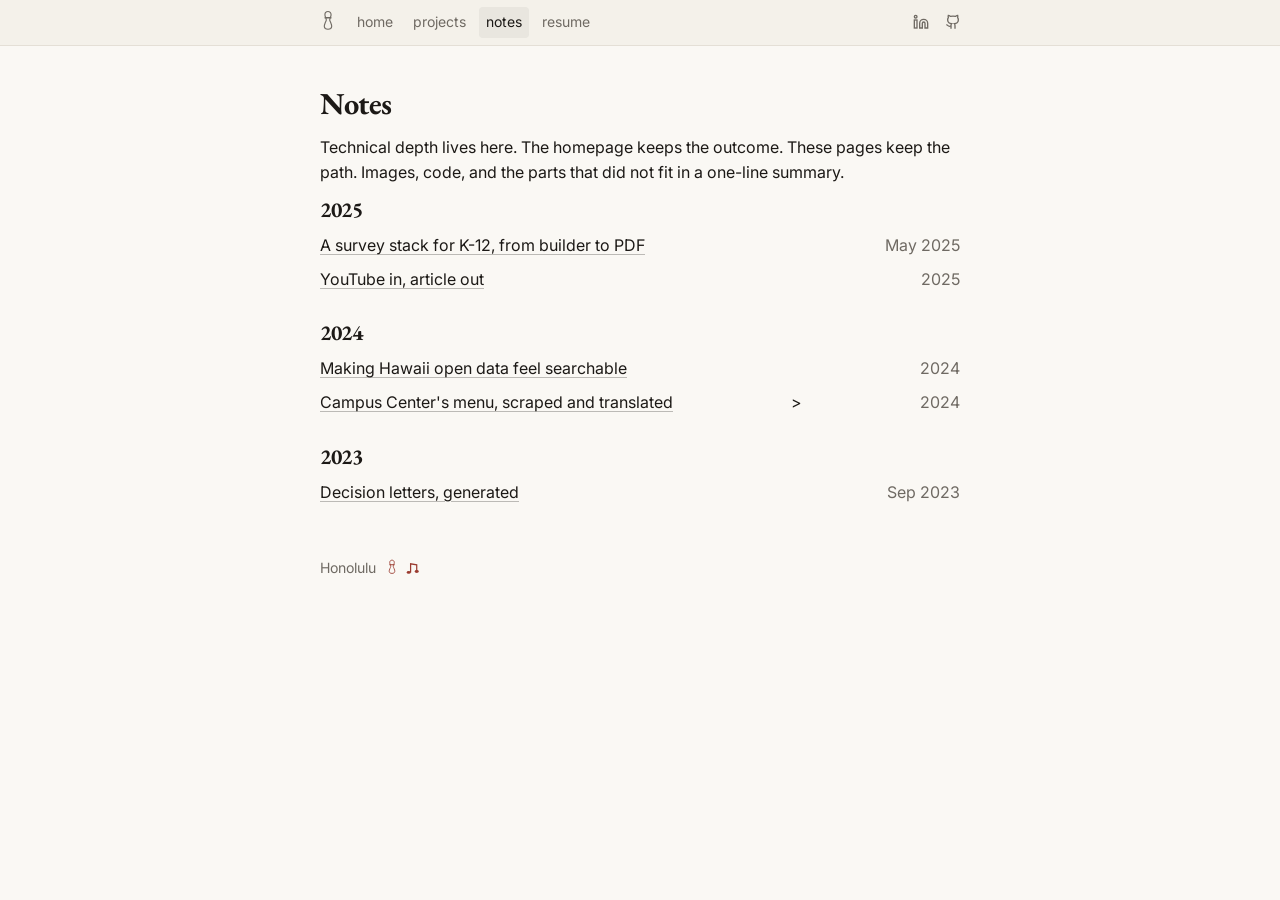
==== notes/index.html @ f03f7f33 "Minimal Portfolio" ====
<!DOCTYPE html>
<html lang="en">
  <head>
    <meta charset="UTF-8" />
    <meta name="viewport" content="width=device-width, initial-scale=1.0" />
    <title>Justin Sumiye · Notes</title>
    <meta
      name="description"
      content="Long-form notes on software Justin Sumiye has built. Images, code, and the path from problem to shipped tool."
    />
    <link rel="preconnect" href="https://fonts.googleapis.com" />
    <link rel="preconnect" href="https://fonts.gstatic.com" crossorigin />
    <link
      href="https://fonts.googleapis.com/css2?family=EB+Garamond:ital,wght@0,400;0,600;0,700;1,400&family=IBM+Plex+Mono:wght@400;500&family=Inter:wght@400;500;600&display=swap"
      rel="stylesheet"
    />
    <link rel="stylesheet" href="/styles.css" />
    <link rel="icon" href="/favicon.svg" type="image/svg+xml" />
    <link rel="icon" type="image/png" href="/images/portfoliofavicon.png" />
    <meta name="theme-color" content="#faf8f4" />
  </head>
  <body>
    <a class="skip" href="#content">Skip to content</a>
    <header class="site-header">
      <nav class="nav" aria-label="Primary">
        <a class="logo" href="/" aria-label="Home">
          <svg viewBox="0 0 24 32" aria-hidden="true">
            <path
              d="M12 2c-2.3 0-4.1 1.8-4.1 4.2 0 1.5.5 2.8 1.1 4.2.4.9.7 1.8.7 2.9 0 1.1-.7 2.2-1.5 3.9-.8 1.7-1.3 3.6-1.1 5.2.2 1.9 1.8 3.2 4.9 3.2s4.7-1.3 4.9-3.2c.2-1.6-.3-3.5-1.1-5.2-.8-1.7-1.5-2.8-1.5-3.9 0-1.1.3-2 .7-2.9.6-1.4 1.1-2.7 1.1-4.2C16.1 3.8 14.3 2 12 2z"
              fill="none"
              stroke="currentColor"
              stroke-width="1.5"
            />
            <rect x="7.4" y="9.2" width="9.2" height="2.1" rx="0.35" fill="currentColor" />
          </svg>
        </a>
        <a href="/">home</a>
        <a href="/projects/">projects</a>
        <a href="/notes/" aria-current="page">notes</a>
        <a href="/resume/">resume</a>
        <div class="nav-social">
          <a
            href="https://www.linkedin.com/in/jsumiye"
            target="_blank"
            rel="noopener noreferrer"
            aria-label="LinkedIn"
          >
            <svg viewBox="0 0 24 24" fill="none" stroke="currentColor" stroke-width="2" aria-hidden="true">
              <path d="M16 8a6 6 0 0 1 6 6v7h-4v-7a2 2 0 0 0-2-2 2 2 0 0 0-2 2v7h-4v-7a6 6 0 0 1 6-6z" />
              <rect width="4" height="12" x="2" y="9" />
              <circle cx="4" cy="4" r="2" />
            </svg>
          </a>
          <a
            href="https://github.com/jsumiye"
            target="_blank"
            rel="noopener noreferrer"
            aria-label="GitHub"
          >
            <svg viewBox="0 0 24 24" fill="none" stroke="currentColor" stroke-width="2" aria-hidden="true">
              <path d="M15 22v-4a4.8 4.8 0 0 0-1-3.5c3 0 6-2 6-5.5.08-1.25-.27-2.48-1-3.5.28-1.15.28-2.35 0-3.5 0 0-1 0-3 1.5-2.64-.5-5.36-.5-8 0C6 2 5 2 5 2c-.3 1.15-.3 2.35 0 3.5A5.4 5.4 0 0 0 4 9c0 3.5 3 5.5 6 5.5-.39.49-.68 1.05-.85 1.65-.17.6-.22 1.23-.15 1.85v4" />
              <path d="M9 18c-4.51 2-5-2-7-2" />
            </svg>
          </a>
        </div>
      </nav>
    </header>

    <main id="content" class="wrap">
      <h1>Notes</h1>
      <p class="lede">
        Technical depth lives here. The homepage keeps the outcome. These pages
        keep the path. Images, code, and the parts that did not fit in a one-line
        summary.
      </p>

      <h2 class="year">2025</h2>
      <div class="entry">
        <a href="/notes/survey-platform/"
          >A survey stack for K-12, from builder to PDF</a
        >
        <span class="entry-meta">May 2025</span>
      </div>
      <div class="entry">
        <a href="/notes/tubereader/">YouTube in, article out</a>
        <span class="entry-meta">2025</span>
      </div>

      <h2 class="year">2024</h2>
      <div class="entry">
        <a href="/notes/hawaii-open-data/"
          >Making Hawaii open data feel searchable</a
        >
        <span class="entry-meta">2024</span>
      </div>
      <div class="entry">
        <a href="/notes/manoa-menu/"
          >Campus Center's menu, scraped and translated</a>
        >
        <span class="entry-meta">2024</span>
      </div>

      <h2 class="year">2023</h2>
      <div class="entry section-end">
        <a href="/notes/decision-letters/">Decision letters, generated</a>
        <span class="entry-meta">Sep 2023</span>
      </div>

      <p class="colophon">
        Honolulu
        <span class="marks" aria-hidden="true">
          <svg viewBox="0 0 24 32">
            <path
              d="M12 2c-2.3 0-4.1 1.8-4.1 4.2 0 1.5.5 2.8 1.1 4.2.4.9.7 1.8.7 2.9 0 1.1-.7 2.2-1.5 3.9-.8 1.7-1.3 3.6-1.1 5.2.2 1.9 1.8 3.2 4.9 3.2s4.7-1.3 4.9-3.2c.2-1.6-.3-3.5-1.1-5.2-.8-1.7-1.5-2.8-1.5-3.9 0-1.1.3-2 .7-2.9.6-1.4 1.1-2.7 1.1-4.2C16.1 3.8 14.3 2 12 2z"
              fill="none"
              stroke="currentColor"
              stroke-width="1.5"
            />
            <rect x="7.4" y="9.2" width="9.2" height="2.1" rx="0.35" fill="currentColor" />
          </svg>
          <svg class="note-icon" viewBox="0 0 16 16">
            <ellipse cx="4.2" cy="13" rx="2.3" ry="1.7" fill="currentColor" />
            <path d="M6.4 13V3.2l7 1.15V12" fill="none" stroke="currentColor" stroke-width="1.4" />
            <ellipse cx="13.4" cy="12" rx="2.3" ry="1.7" fill="currentColor" />
          </svg>
        </span>
      </p>
    </main>
  </body>
</html>
---- styles.css ----
/* Editorial portfolio. Warm paper, Garamond headings, Inter body. */

:root {
  --bg: #faf8f4;
  --bg-nav: #f4f1ea;
  --text: #1c1916;
  --muted: #6f6a63;
  --line: #e4dfd6;
  --link-line: rgba(28, 25, 22, 0.28);
  --accent: #9a3b2f;
  --code-bg: #f1eee6;
  --serif: "EB Garamond", "Iowan Old Style", Georgia, serif;
  --sans: Inter, system-ui, sans-serif;
  --mono: "IBM Plex Mono", ui-monospace, monospace;
  --measure: 44rem;
  --ease: 160ms ease;
}

*,
*::before,
*::after {
  box-sizing: border-box;
  margin: 0;
  padding: 0;
}

html {
  scroll-behavior: smooth;
}

body {
  font-family: var(--sans);
  font-size: 1rem;
  line-height: 1.6;
  color: var(--text);
  background: var(--bg);
  -webkit-font-smoothing: antialiased;
  text-rendering: optimizeLegibility;
}

img {
  max-width: 100%;
  height: auto;
  display: block;
}

a {
  color: inherit;
  text-decoration-color: var(--link-line);
  text-underline-offset: 0.18em;
  text-decoration-thickness: 1px;
  transition: color var(--ease), text-decoration-color var(--ease),
    font-weight var(--ease);
}

a:hover {
  color: var(--accent);
  text-decoration-color: rgba(154, 59, 47, 0.45);
}

a:focus-visible {
  outline: 2px solid var(--accent);
  outline-offset: 3px;
}

::selection {
  background: #ead8d4;
  color: var(--text);
}

.skip {
  position: absolute;
  left: 0.75rem;
  top: -3rem;
  background: var(--text);
  color: var(--bg);
  padding: 0.4rem 0.7rem;
  z-index: 20;
}

.skip:focus {
  top: 0.5rem;
}

/* Header */

.site-header {
  position: sticky;
  top: 0;
  z-index: 10;
  min-height: 45px;
  display: flex;
  justify-content: center;
  align-items: center;
  background: var(--bg-nav);
  border-bottom: 1px solid var(--line);
  color: var(--muted);
}

.nav {
  width: 100%;
  max-width: var(--measure);
  padding: 0.4rem 1.5rem;
  display: flex;
  align-items: center;
  gap: 0.15rem 0.35rem;
  font-size: 0.875rem;
}

.logo {
  display: inline-flex;
  align-items: center;
  padding: 0.25rem 0.4rem;
  text-decoration: none;
  color: var(--muted);
  flex-shrink: 0;
}

.logo:hover {
  color: var(--text);
  text-decoration: none;
}

.logo svg {
  width: 18px;
  height: 24px;
  display: block;
  transform-origin: bottom center;
  transition: transform 220ms ease;
}

.logo:hover svg {
  transform: rotate(-14deg);
}

.nav a {
  text-decoration: none;
  color: var(--muted);
  padding: 0.25rem 0.45rem;
  border-radius: 4px;
  white-space: nowrap;
}

.nav a:hover,
.nav a[aria-current="page"] {
  color: var(--text);
  background: rgba(28, 25, 22, 0.05);
  text-decoration: none;
}

.nav-social {
  margin-left: auto;
  display: flex;
  align-items: center;
  gap: 0.1rem;
  flex-shrink: 0;
}

.nav-social a {
  display: inline-flex;
}

.nav-social svg {
  width: 16px;
  height: 16px;
}

/* Main column */

.wrap {
  width: 100%;
  max-width: var(--measure);
  margin: 0 auto;
  padding: 2.75rem 2rem 5rem;
}

@media (min-width: 640px) {
  .wrap {
    padding-top: 4.5vh;
  }
}

.page-resume .wrap {
  padding-bottom: 4rem;
}

h1,
h2,
h3,
.prose h1,
.prose h2,
.prose h3 {
  font-family: var(--serif);
  font-weight: 700;
  letter-spacing: -0.015em;
  color: var(--text);
  line-height: 1.15;
}

h1 {
  font-size: 1.9rem;
  margin-bottom: 0.85rem;
}

h2 {
  font-size: 1.55rem;
  margin: 2.25rem 0 0.85rem;
}

h3 {
  font-size: 1.25rem;
  margin: 1.6rem 0 0.55rem;
}

.lede,
.wrap > p {
  margin-bottom: 0.7rem;
}

.lede-last {
  margin-bottom: 0.4rem;
}

/* Notebook rows */

.entry {
  display: flex;
  justify-content: space-between;
  align-items: baseline;
  gap: 1.25rem;
  margin-bottom: 0.5rem;
}

.entry a {
  font-variation-settings: "wght" 400;
}

.project-block h2 a {
  text-decoration-color: transparent;
}

.project-block h2 a:hover {
  text-decoration-color: rgba(154, 59, 47, 0.45);
}

.entry a:hover {
  font-variation-settings: "wght" 600;
  font-weight: 500;
}

.entry-meta {
  color: var(--muted);
  flex-shrink: 0;
  text-align: right;
}

.section-end {
  margin-bottom: 0.35rem;
}

.more {
  margin-top: 0.35rem;
}

.more a {
  display: inline-flex;
  align-items: center;
  gap: 0.2rem;
}

.more svg {
  width: 13px;
  height: 13px;
}

@media (max-width: 700px) {
  .wrap {
    padding: 1.75rem 1.25rem 4rem;
  }

  .entry {
    flex-direction: column;
    align-items: flex-start;
    gap: 0.1rem;
    margin-bottom: 0.85rem;
  }

  .entry-meta {
    text-align: left;
    font-size: 0.92rem;
  }

  .nav {
    padding: 0.4rem 0.85rem;
    font-size: 0.82rem;
    gap: 0.1rem 0.2rem;
  }
}

/* Notes index grouped by year */

.year {
  font-family: var(--serif);
  font-size: 1.35rem;
  font-weight: 700;
  margin: 1.75rem 0 0.7rem;
}

.year:first-of-type {
  margin-top: 0.4rem;
}

/* Projects page blocks */

.project-block {
  margin-bottom: 1.75rem;
}

.project-block h2 {
  margin: 0 0 0.25rem;
  font-size: 1.45rem;
}

.project-block p {
  color: var(--muted);
  margin-bottom: 0.4rem;
}

.project-block .links {
  display: flex;
  flex-wrap: wrap;
  gap: 0.15rem 1rem;
  font-size: 0.95rem;
}

.project-block .links span {
  color: var(--muted);
}

.parked {
  margin-top: 2.75rem;
}

.parked > p {
  color: var(--muted);
  margin-bottom: 1rem;
}

/* Resume */

.resume-id {
  margin-bottom: 1.75rem;
}

.resume-id h1 {
  margin-bottom: 0.15rem;
}

.resume-place,
.resume-line {
  color: var(--muted);
}

.resume-line {
  margin-top: 0.55rem;
  color: var(--text);
}

.resume-row {
  display: flex;
  justify-content: space-between;
  align-items: baseline;
  gap: 1rem;
  margin-bottom: 0.65rem;
}

.resume-row .when {
  color: var(--muted);
  white-space: nowrap;
  font-size: 0.95rem;
}

.resume-row p {
  color: var(--muted);
  font-size: 0.95rem;
  margin-top: 0.1rem;
}

.resume-contact {
  margin-top: 2.5rem;
  color: var(--muted);
}

.resume-contact a + a::before {
  content: " / ";
  color: var(--muted);
  text-decoration: none;
  margin: 0 0.15rem;
}

@media (max-width: 700px) {
  .resume-row {
    flex-direction: column;
    gap: 0.1rem;
  }
}

/* Long-form notes */

.note-meta {
  color: var(--muted);
  font-size: 0.9rem;
  margin: -0.35rem 0 1.5rem;
}

.prose p {
  margin-bottom: 0.8rem;
}

.prose ul,
.prose ol {
  margin: 0.4rem 0 1rem 1.3rem;
}

.prose li {
  margin-bottom: 0.3rem;
}

.prose strong {
  font-weight: 600;
}

.prose em {
  font-style: italic;
}

.prose h2 {
  margin-top: 2rem;
}

.prose figure {
  margin: 1.4rem 0 1.6rem;
}

.prose figcaption {
  color: var(--muted);
  font-size: 0.88rem;
  margin-top: 0.4rem;
}

.prose pre,
.diagram {
  font-family: var(--mono);
  font-size: 0.8rem;
  line-height: 1.55;
  background: var(--code-bg);
  padding: 0.95rem 1.05rem;
  overflow-x: auto;
  margin: 1.1rem 0 1.35rem;
  color: var(--text);
}

.prose code {
  font-family: var(--mono);
  font-size: 0.86em;
  background: var(--code-bg);
  padding: 0.08em 0.32em;
}

.prose pre code {
  background: none;
  padding: 0;
  font-size: inherit;
}

.note-nav {
  margin-top: 2.5rem;
  padding-top: 1rem;
  border-top: 1px solid var(--line);
  color: var(--muted);
  font-size: 0.95rem;
}

/* Footer / colophon */

.colophon {
  display: flex;
  align-items: center;
  gap: 0.55rem;
  margin-top: 3.25rem;
  color: var(--muted);
  font-size: 0.88rem;
}

.marks {
  display: inline-flex;
  align-items: center;
  gap: 0.4rem;
  color: var(--accent);
}

.marks svg {
  width: 14px;
  height: 18px;
}

.marks .note-icon {
  width: 14px;
  height: 14px;
}

/* 404 */

.not-found h1 {
  font-size: 2.4rem;
}

/* Motion */

@media (prefers-reduced-motion: reduce) {
  html {
    scroll-behavior: auto;
  }

  *,
  *::before,
  *::after {
    animation: none !important;
    transition: none !important;
  }

  .logo:hover svg {
    transform: none;
  }
}

/* Resume print */

@media print {
  .site-header,
  .skip,
  .colophon {
    display: none;
  }

  body {
    background: #fff;
    font-size: 11pt;
  }

  .wrap {
    max-width: none;
    padding: 0;
  }

  a {
    text-decoration: none;
  }
}
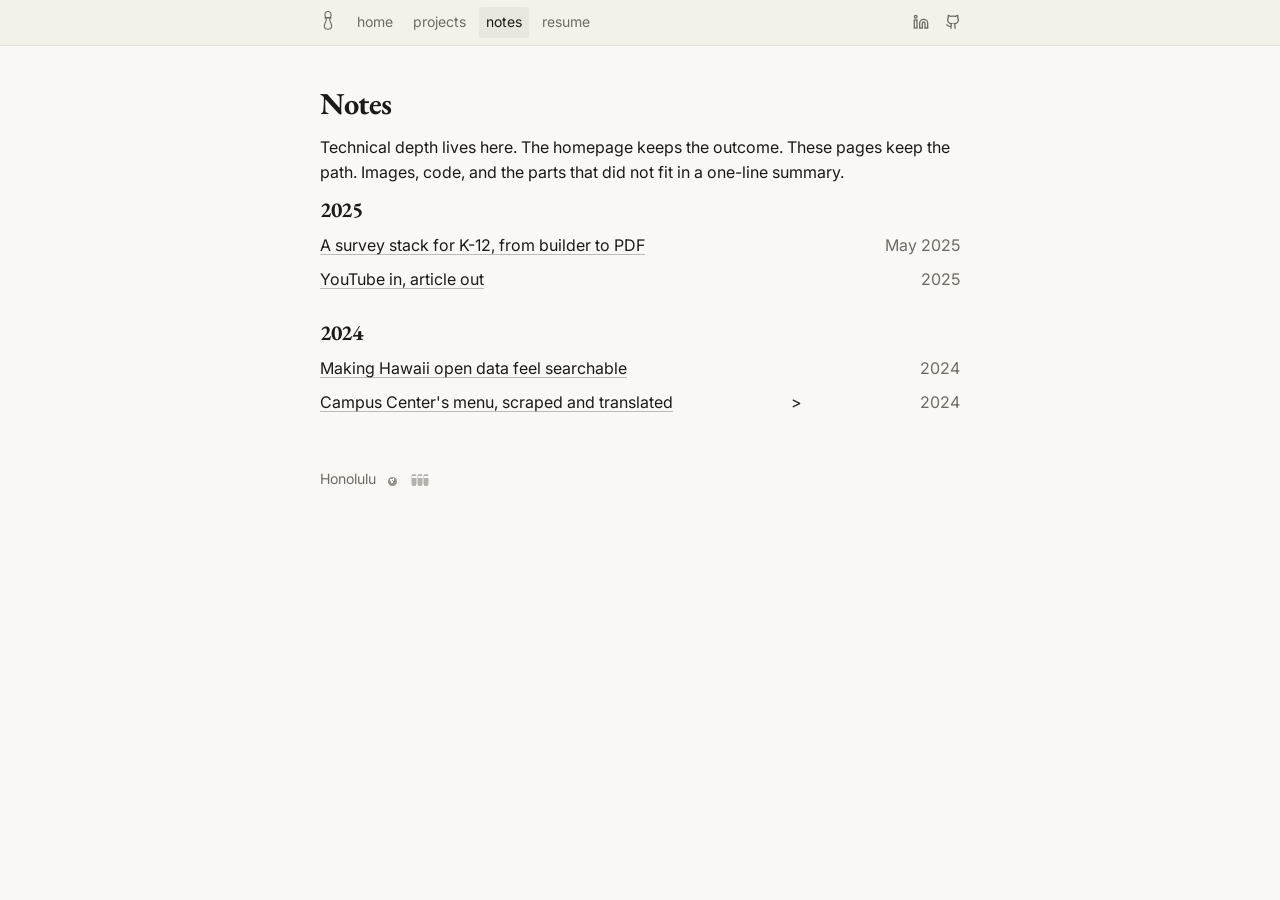
==== commit 4eae37fc: "u 9-4" ====
--- a/notes/index.html
+++ b/notes/index.html
@@ -17,6 +17,9 @@
     <link rel="stylesheet" href="/styles.css" />
     <link rel="icon" href="/favicon.svg" type="image/svg+xml" />
     <link rel="icon" type="image/png" href="/images/portfoliofavicon.png" />
+    <link rel="prefetch" href="/" />
+    <link rel="prefetch" href="/projects/" />
+    <link rel="prefetch" href="/resume/" />
     <meta name="theme-color" content="#faf8f4" />
   </head>
   <body>
@@ -93,36 +96,20 @@
         >
         <span class="entry-meta">2024</span>
       </div>
-      <div class="entry">
+      <div class="entry section-end">
         <a href="/notes/manoa-menu/"
           >Campus Center's menu, scraped and translated</a>
         >
         <span class="entry-meta">2024</span>
       </div>
 
-      <h2 class="year">2023</h2>
-      <div class="entry section-end">
-        <a href="/notes/decision-letters/">Decision letters, generated</a>
-        <span class="entry-meta">Sep 2023</span>
-      </div>
-
       <p class="colophon">
         Honolulu
-        <span class="marks" aria-hidden="true">
-          <svg viewBox="0 0 24 32">
-            <path
-              d="M12 2c-2.3 0-4.1 1.8-4.1 4.2 0 1.5.5 2.8 1.1 4.2.4.9.7 1.8.7 2.9 0 1.1-.7 2.2-1.5 3.9-.8 1.7-1.3 3.6-1.1 5.2.2 1.9 1.8 3.2 4.9 3.2s4.7-1.3 4.9-3.2c.2-1.6-.3-3.5-1.1-5.2-.8-1.7-1.5-2.8-1.5-3.9 0-1.1.3-2 .7-2.9.6-1.4 1.1-2.7 1.1-4.2C16.1 3.8 14.3 2 12 2z"
-              fill="none"
-              stroke="currentColor"
-              stroke-width="1.5"
-            />
-            <rect x="7.4" y="9.2" width="9.2" height="2.1" rx="0.35" fill="currentColor" />
-          </svg>
-          <svg class="note-icon" viewBox="0 0 16 16">
-            <ellipse cx="4.2" cy="13" rx="2.3" ry="1.7" fill="currentColor" />
-            <path d="M6.4 13V3.2l7 1.15V12" fill="none" stroke="currentColor" stroke-width="1.4" />
-            <ellipse cx="13.4" cy="12" rx="2.3" ry="1.7" fill="currentColor" />
-          </svg>
+        <span class="lane" aria-hidden="true">
+          <span class="lane-ball"></span>
+          <span class="lane-pin"></span>
+          <span class="lane-pin"></span>
+          <span class="lane-pin"></span>
         </span>
       </p>
     </main>
--- a/styles.css
+++ b/styles.css
@@ -221,6 +221,74 @@
   margin-bottom: 0.4rem;
 }
 
+/* Homepage bio */
+
+.bio {
+  display: flex;
+  align-items: flex-start;
+  gap: 1.75rem;
+}
+
+.bio-text {
+  flex: 1;
+  min-width: 0;
+}
+
+.portrait {
+  width: 120px;
+  height: 120px;
+  object-fit: cover;
+  border: 1px solid var(--line);
+  border-radius: 4px;
+  margin-top: 0.55rem;
+  flex-shrink: 0;
+}
+
+@media (max-width: 700px) {
+  .bio {
+    flex-direction: column-reverse;
+    gap: 1rem;
+  }
+
+  .portrait {
+    width: 96px;
+    height: 96px;
+    margin-top: 0;
+  }
+}
+
+/* Skills */
+
+.skill-row {
+  display: flex;
+  align-items: baseline;
+  gap: 1.25rem;
+  margin-bottom: 0.4rem;
+}
+
+.skill-label {
+  flex: 0 0 7.5rem;
+  color: var(--muted);
+}
+
+.skill-list {
+  min-width: 0;
+}
+
+@media (max-width: 700px) {
+  .skill-row {
+    flex-direction: column;
+    align-items: flex-start;
+    gap: 0.05rem;
+    margin-bottom: 0.75rem;
+  }
+
+  .skill-label {
+    flex: none;
+    font-size: 0.92rem;
+  }
+}
+
 /* Notebook rows */
 
 .entry {
@@ -259,6 +327,9 @@
 }
 
 .more {
+  display: flex;
+  flex-wrap: wrap;
+  gap: 0.2rem 1.4rem;
   margin-top: 0.35rem;
 }
 
@@ -335,6 +406,24 @@
 
 .project-block .links span {
   color: var(--muted);
+}
+
+.project-block .still {
+  display: block;
+  margin: 0.65rem 0 0.6rem;
+  border: 1px solid var(--line);
+  border-radius: 4px;
+  overflow: hidden;
+  background: var(--code-bg);
+  transition: border-color var(--ease);
+}
+
+a.still:hover {
+  border-color: rgba(154, 59, 47, 0.45);
+}
+
+.project-block .still img {
+  width: 100%;
 }
 
 .parked {
@@ -481,6 +570,114 @@
   font-size: 0.95rem;
 }
 
+/* Bowling: a lane under the word, a strike by Honolulu */
+
+.lane-ball {
+  width: 9px;
+  height: 9px;
+  border-radius: 50%;
+  flex-shrink: 0;
+  background:
+    radial-gradient(circle at 33% 34%, var(--bg) 0 1.1px, transparent 1.2px),
+    radial-gradient(circle at 58% 28%, var(--bg) 0 1.1px, transparent 1.2px),
+    radial-gradient(circle at 40% 56%, var(--bg) 0 1.1px, transparent 1.2px),
+    var(--muted);
+  opacity: 0.72;
+}
+
+.bowl {
+  position: relative;
+  display: inline-block;
+  padding-bottom: 0.22em;
+}
+
+.bowl::after {
+  content: "";
+  position: absolute;
+  left: 0;
+  right: 0;
+  bottom: 0.14em;
+  height: 1px;
+  background: var(--line);
+}
+
+.bowl .lane-ball {
+  position: absolute;
+  left: 0.04em;
+  bottom: 0.03em;
+  opacity: 0.8;
+  transition: left 700ms cubic-bezier(0.22, 0.72, 0.28, 1),
+    transform 700ms cubic-bezier(0.22, 0.72, 0.28, 1);
+}
+
+.bowl:hover .lane-ball {
+  left: calc(100% - 9px);
+  transform: rotate(240deg);
+}
+
+.lane {
+  display: inline-flex;
+  align-items: flex-end;
+  height: 14px;
+  margin-left: 0.2rem;
+}
+
+.lane .lane-ball {
+  margin-right: 0.9rem;
+  transition: transform 620ms cubic-bezier(0.22, 0.72, 0.28, 1);
+}
+
+.lane-pin {
+  position: relative;
+  width: 6px;
+  height: 13px;
+  flex-shrink: 0;
+  transform-origin: 50% 92%;
+  transition: transform 420ms ease;
+}
+
+.lane-pin::before {
+  content: "";
+  position: absolute;
+  left: 50%;
+  bottom: 0;
+  width: 5px;
+  height: 12px;
+  transform: translateX(-50%);
+  background: var(--muted);
+  border-radius: 50% 50% 30% 30% / 16% 16% 34% 34%;
+  opacity: 0.5;
+}
+
+.lane-pin::after {
+  content: "";
+  position: absolute;
+  top: 3.5px;
+  left: 0.5px;
+  right: 0.5px;
+  height: 1.5px;
+  background: var(--bg);
+}
+
+.colophon:hover .lane .lane-ball {
+  transform: translateX(0.9rem) rotate(210deg);
+}
+
+.colophon:hover .lane-pin:nth-child(2) {
+  transform: rotate(-44deg) translate(-1px, 1px);
+  transition-delay: 360ms;
+}
+
+.colophon:hover .lane-pin:nth-child(3) {
+  transform: rotate(8deg) translateY(1px);
+  transition-delay: 400ms;
+}
+
+.colophon:hover .lane-pin:nth-child(4) {
+  transform: rotate(50deg) translate(1px, 1px);
+  transition-delay: 380ms;
+}
+
 /* Footer / colophon */
 
 .colophon {
@@ -490,23 +687,6 @@
   margin-top: 3.25rem;
   color: var(--muted);
   font-size: 0.88rem;
-}
-
-.marks {
-  display: inline-flex;
-  align-items: center;
-  gap: 0.4rem;
-  color: var(--accent);
-}
-
-.marks svg {
-  width: 14px;
-  height: 18px;
-}
-
-.marks .note-icon {
-  width: 14px;
-  height: 14px;
 }
 
 /* 404 */
@@ -532,6 +712,19 @@
   .logo:hover svg {
     transform: none;
   }
+
+  .bowl:hover .lane-ball,
+  .colophon:hover .lane .lane-ball,
+  .colophon:hover .lane-pin {
+    transform: none;
+    left: 0.04em;
+  }
+
+  .colophon:hover .lane-pin:nth-child(2),
+  .colophon:hover .lane-pin:nth-child(3),
+  .colophon:hover .lane-pin:nth-child(4) {
+    transition-delay: 0s;
+  }
 }
 
 /* Resume print */
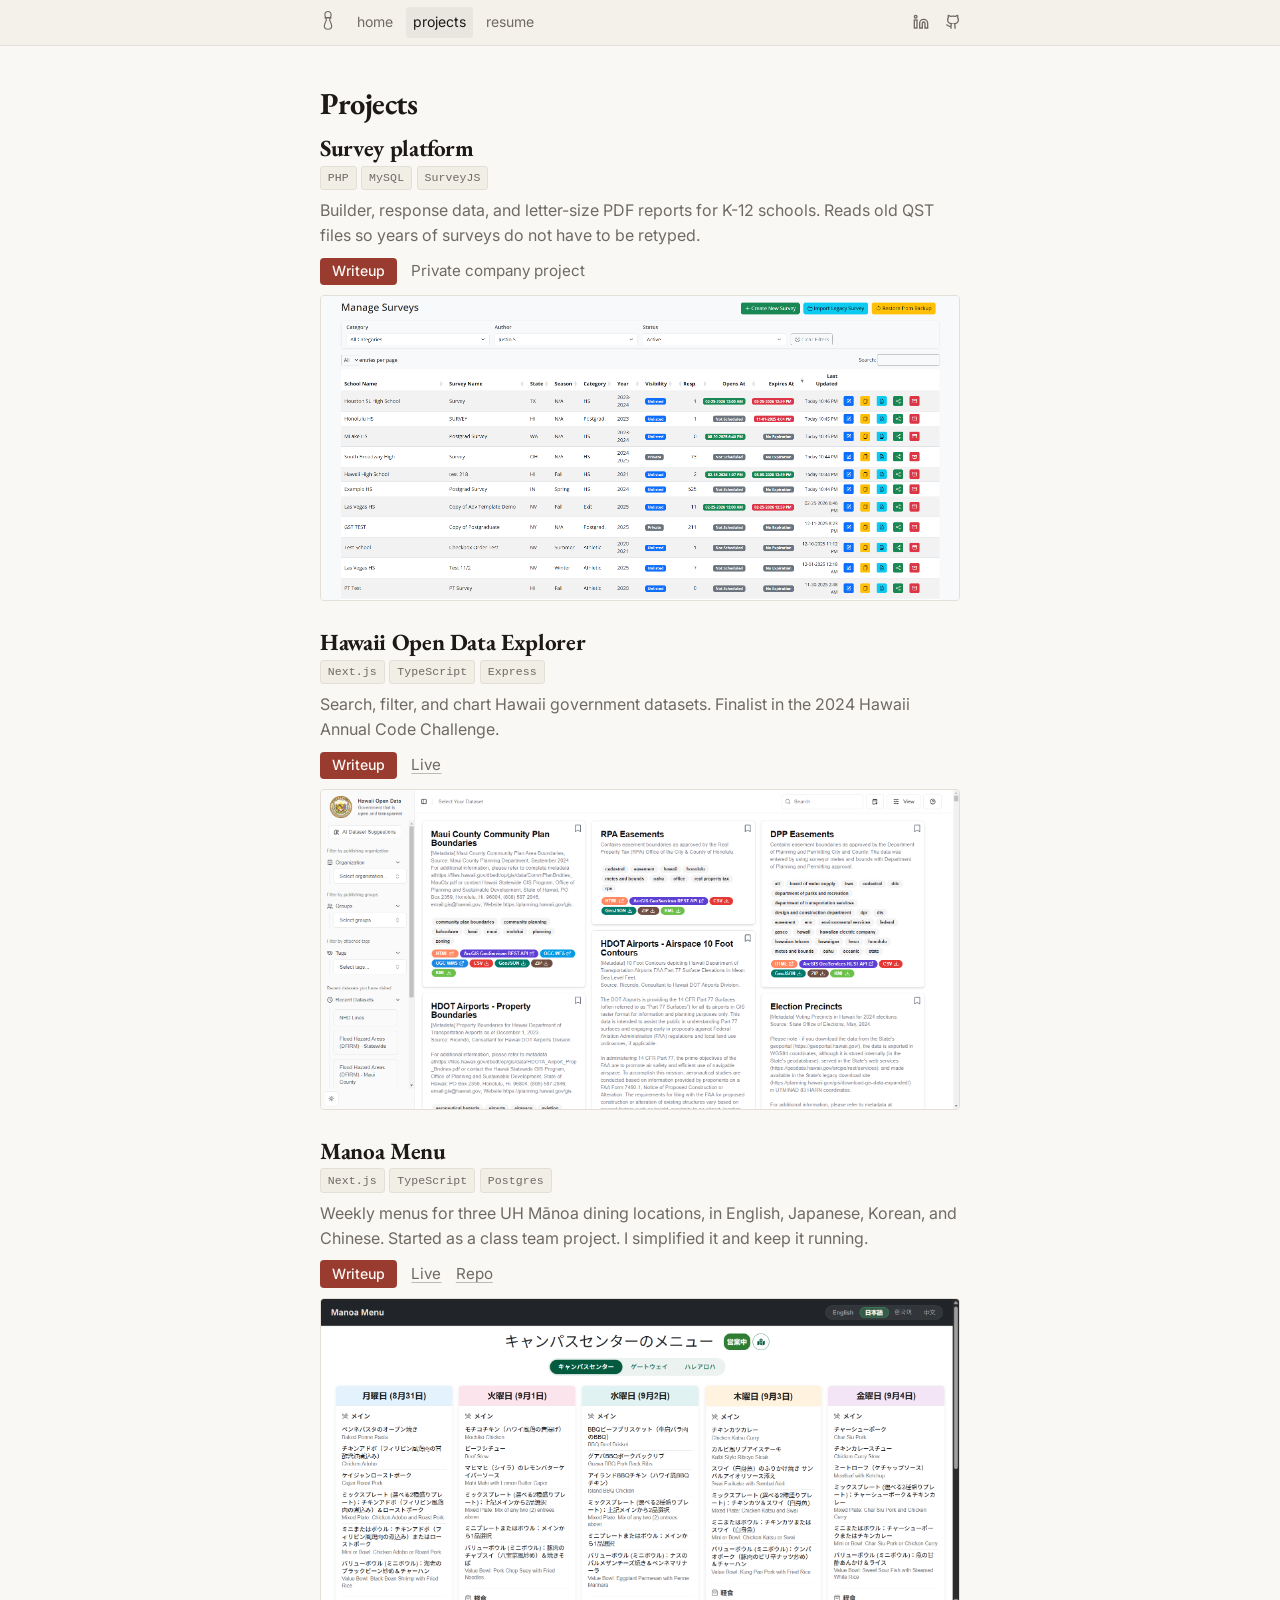
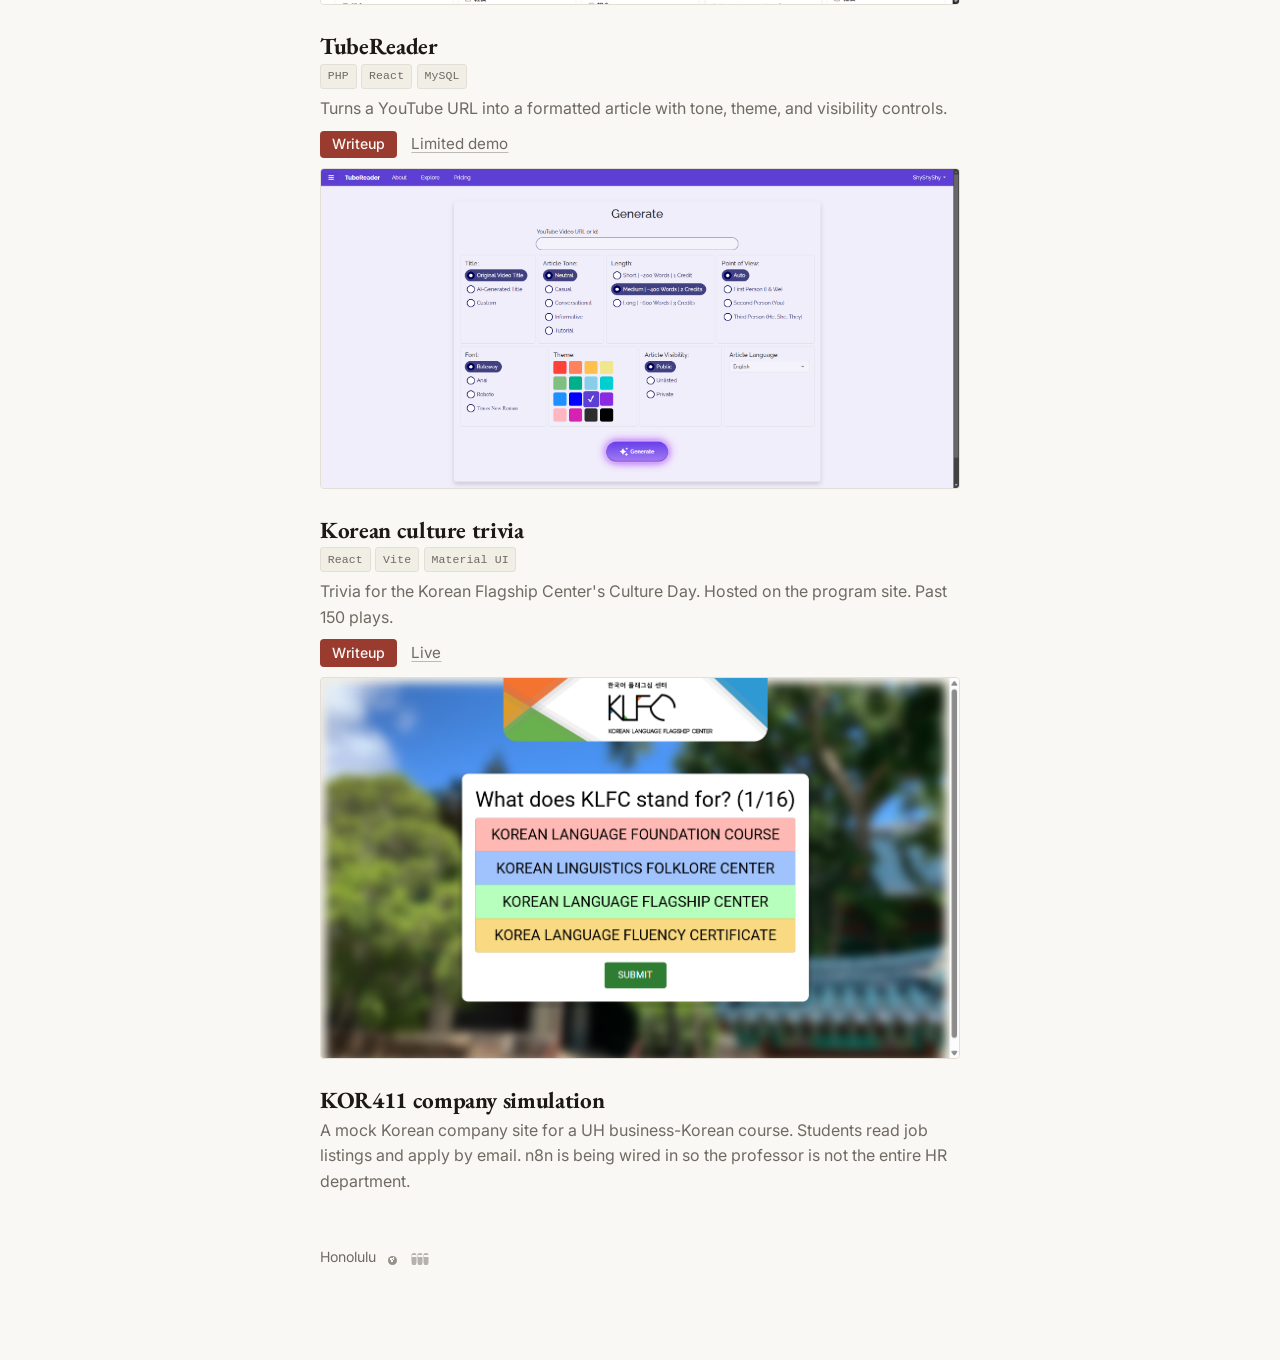
==== commit b6e82263: "Reframe portfolio around projects" ====
--- a/notes/index.html
+++ b/notes/index.html
@@ -3,115 +3,14 @@
   <head>
     <meta charset="UTF-8" />
     <meta name="viewport" content="width=device-width, initial-scale=1.0" />
-    <title>Justin Sumiye · Notes</title>
-    <meta
-      name="description"
-      content="Long-form notes on software Justin Sumiye has built. Images, code, and the path from problem to shipped tool."
-    />
-    <link rel="preconnect" href="https://fonts.googleapis.com" />
-    <link rel="preconnect" href="https://fonts.gstatic.com" crossorigin />
-    <link
-      href="https://fonts.googleapis.com/css2?family=EB+Garamond:ital,wght@0,400;0,600;0,700;1,400&family=IBM+Plex+Mono:wght@400;500&family=Inter:wght@400;500;600&display=swap"
-      rel="stylesheet"
-    />
-    <link rel="stylesheet" href="/styles.css" />
-    <link rel="icon" href="/favicon.svg" type="image/svg+xml" />
-    <link rel="icon" type="image/png" href="/images/portfoliofavicon.png" />
-    <link rel="prefetch" href="/" />
-    <link rel="prefetch" href="/projects/" />
-    <link rel="prefetch" href="/resume/" />
-    <meta name="theme-color" content="#faf8f4" />
+    <title>Projects · Justin Sumiye</title>
+    <meta http-equiv="refresh" content="0; url=/projects/" />
+    <link rel="canonical" href="/projects/" />
+    <script>
+      location.replace("/projects/");
+    </script>
   </head>
   <body>
-    <a class="skip" href="#content">Skip to content</a>
-    <header class="site-header">
-      <nav class="nav" aria-label="Primary">
-        <a class="logo" href="/" aria-label="Home">
-          <svg viewBox="0 0 24 32" aria-hidden="true">
-            <path
-              d="M12 2c-2.3 0-4.1 1.8-4.1 4.2 0 1.5.5 2.8 1.1 4.2.4.9.7 1.8.7 2.9 0 1.1-.7 2.2-1.5 3.9-.8 1.7-1.3 3.6-1.1 5.2.2 1.9 1.8 3.2 4.9 3.2s4.7-1.3 4.9-3.2c.2-1.6-.3-3.5-1.1-5.2-.8-1.7-1.5-2.8-1.5-3.9 0-1.1.3-2 .7-2.9.6-1.4 1.1-2.7 1.1-4.2C16.1 3.8 14.3 2 12 2z"
-              fill="none"
-              stroke="currentColor"
-              stroke-width="1.5"
-            />
-            <rect x="7.4" y="9.2" width="9.2" height="2.1" rx="0.35" fill="currentColor" />
-          </svg>
-        </a>
-        <a href="/">home</a>
-        <a href="/projects/">projects</a>
-        <a href="/notes/" aria-current="page">notes</a>
-        <a href="/resume/">resume</a>
-        <div class="nav-social">
-          <a
-            href="https://www.linkedin.com/in/jsumiye"
-            target="_blank"
-            rel="noopener noreferrer"
-            aria-label="LinkedIn"
-          >
-            <svg viewBox="0 0 24 24" fill="none" stroke="currentColor" stroke-width="2" aria-hidden="true">
-              <path d="M16 8a6 6 0 0 1 6 6v7h-4v-7a2 2 0 0 0-2-2 2 2 0 0 0-2 2v7h-4v-7a6 6 0 0 1 6-6z" />
-              <rect width="4" height="12" x="2" y="9" />
-              <circle cx="4" cy="4" r="2" />
-            </svg>
-          </a>
-          <a
-            href="https://github.com/jsumiye"
-            target="_blank"
-            rel="noopener noreferrer"
-            aria-label="GitHub"
-          >
-            <svg viewBox="0 0 24 24" fill="none" stroke="currentColor" stroke-width="2" aria-hidden="true">
-              <path d="M15 22v-4a4.8 4.8 0 0 0-1-3.5c3 0 6-2 6-5.5.08-1.25-.27-2.48-1-3.5.28-1.15.28-2.35 0-3.5 0 0-1 0-3 1.5-2.64-.5-5.36-.5-8 0C6 2 5 2 5 2c-.3 1.15-.3 2.35 0 3.5A5.4 5.4 0 0 0 4 9c0 3.5 3 5.5 6 5.5-.39.49-.68 1.05-.85 1.65-.17.6-.22 1.23-.15 1.85v4" />
-              <path d="M9 18c-4.51 2-5-2-7-2" />
-            </svg>
-          </a>
-        </div>
-      </nav>
-    </header>
-
-    <main id="content" class="wrap">
-      <h1>Notes</h1>
-      <p class="lede">
-        Technical depth lives here. The homepage keeps the outcome. These pages
-        keep the path. Images, code, and the parts that did not fit in a one-line
-        summary.
-      </p>
-
-      <h2 class="year">2025</h2>
-      <div class="entry">
-        <a href="/notes/survey-platform/"
-          >A survey stack for K-12, from builder to PDF</a
-        >
-        <span class="entry-meta">May 2025</span>
-      </div>
-      <div class="entry">
-        <a href="/notes/tubereader/">YouTube in, article out</a>
-        <span class="entry-meta">2025</span>
-      </div>
-
-      <h2 class="year">2024</h2>
-      <div class="entry">
-        <a href="/notes/hawaii-open-data/"
-          >Making Hawaii open data feel searchable</a
-        >
-        <span class="entry-meta">2024</span>
-      </div>
-      <div class="entry section-end">
-        <a href="/notes/manoa-menu/"
-          >Campus Center's menu, scraped and translated</a>
-        >
-        <span class="entry-meta">2024</span>
-      </div>
-
-      <p class="colophon">
-        Honolulu
-        <span class="lane" aria-hidden="true">
-          <span class="lane-ball"></span>
-          <span class="lane-pin"></span>
-          <span class="lane-pin"></span>
-          <span class="lane-pin"></span>
-        </span>
-      </p>
-    </main>
+    <p><a href="/projects/">Projects</a></p>
   </body>
 </html>
